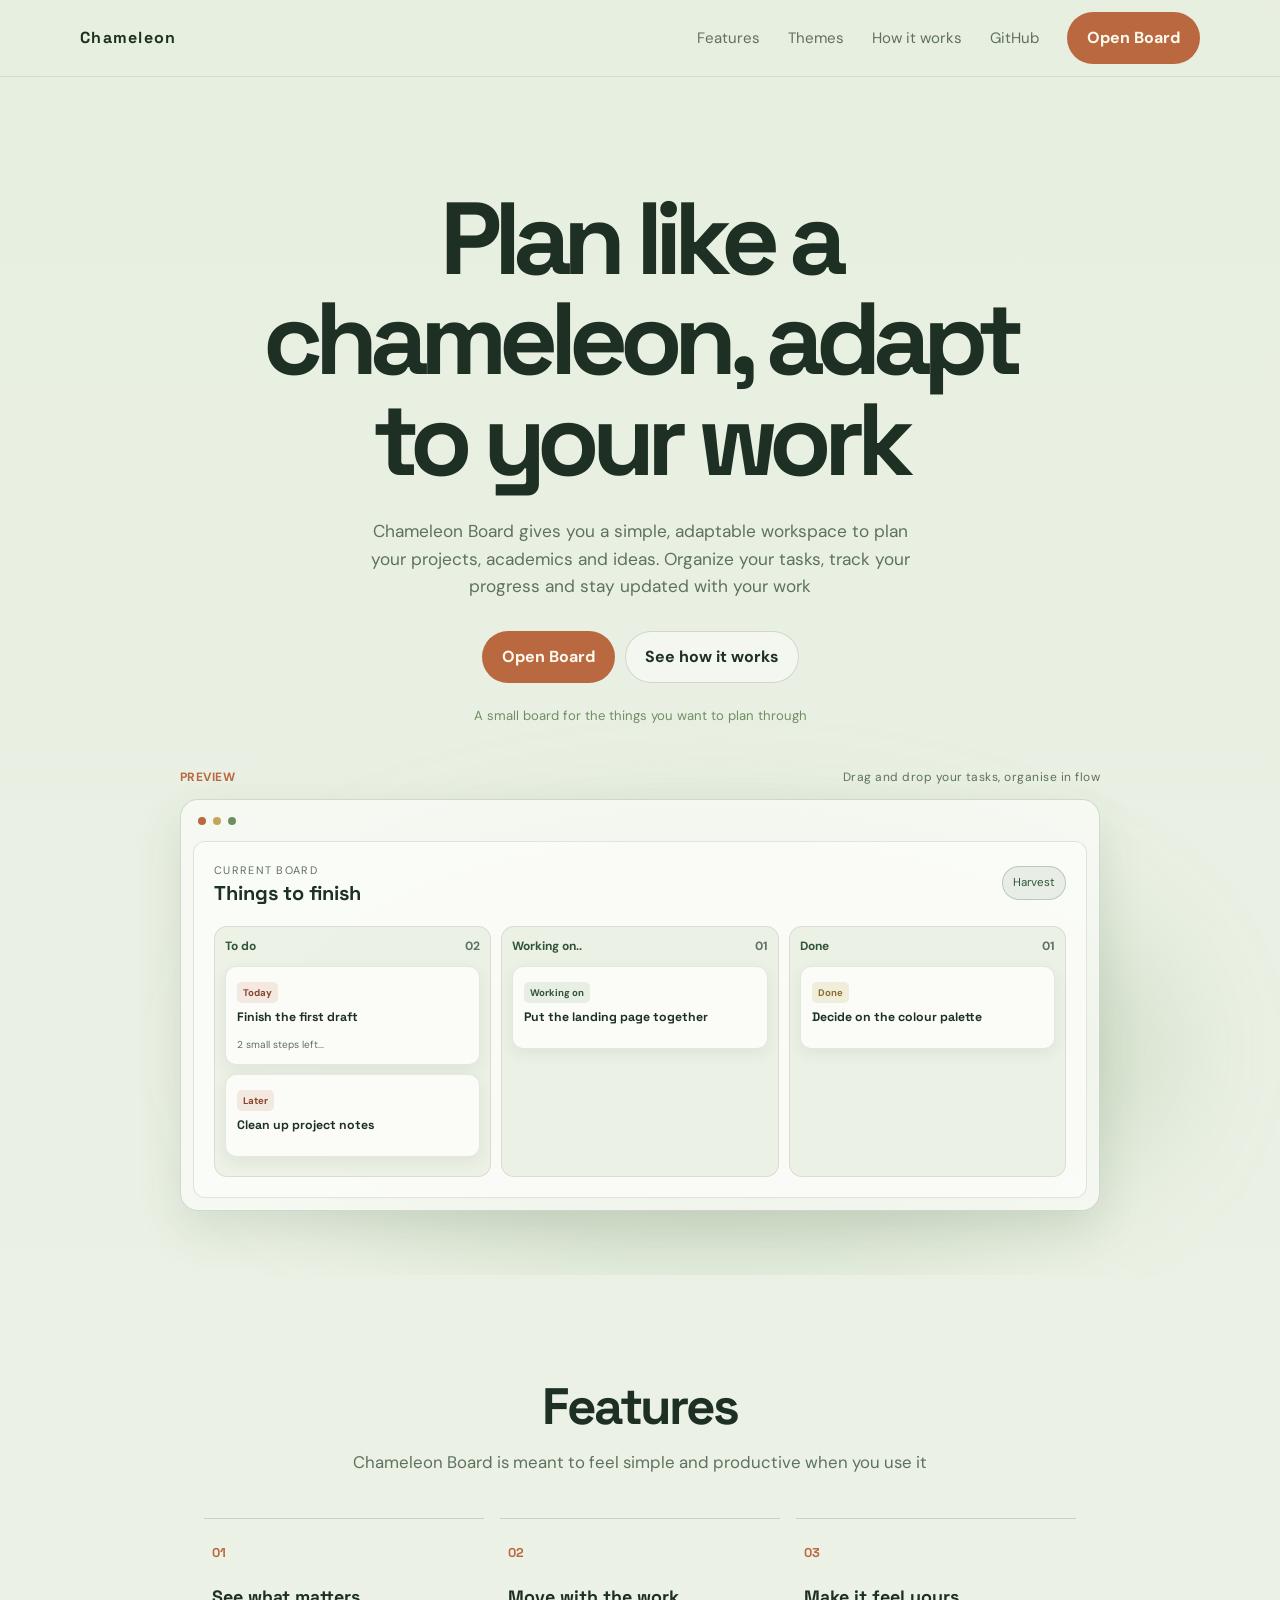
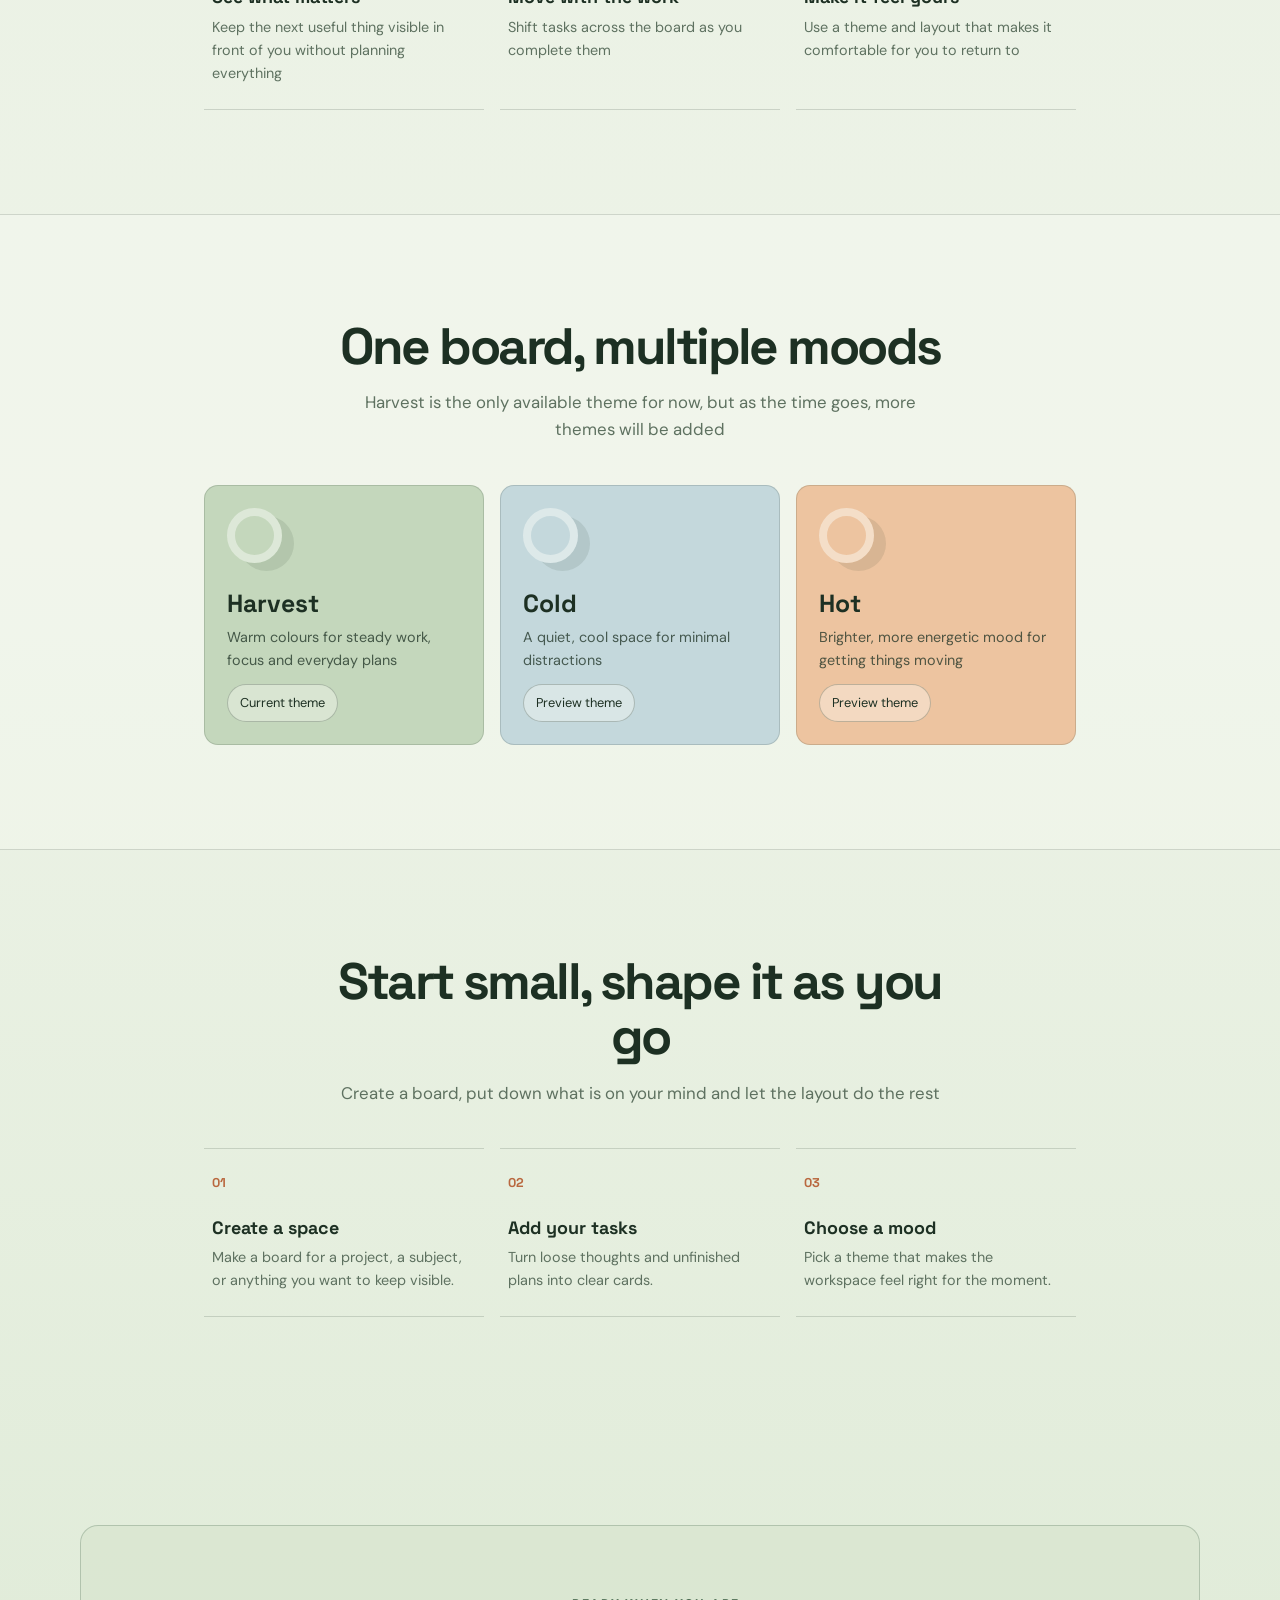
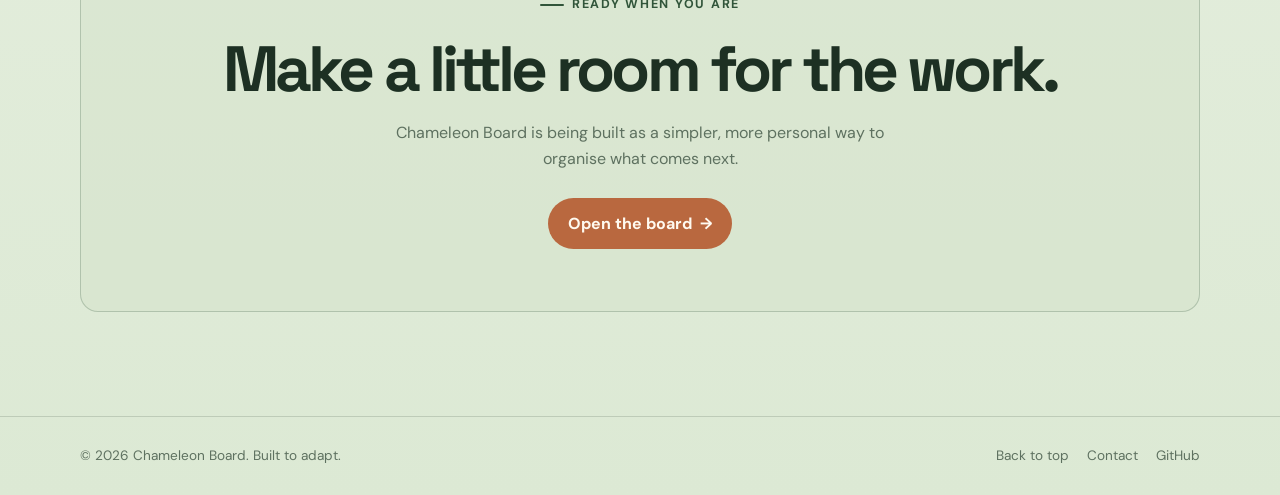
==== my/harvest/index.html @ 28477f78 "Convert submodules to regular folders for submission" ====
<!DOCTYPE html>
<html lang="en">
<head>
    <meta charset="UTF-8">
    <meta name="viewport" content="width=device-width, initial-scale=1.0">
    <meta name="description" content="Chameleon Board is a simple, adaptable workspace for projects, study and ideas">
    <title>Chameleon Board</title>

    <link rel="preconnect" href="https://fonts.googleapis.com">
    <link rel="preconnect" href="https://fonts.gstatic.com" crossorigin>
    <link href="https://fonts.googleapis.com/css2?family=DM+Sans:wght@400;500;600;700&family=Space+Grotesk:wght@500;600;700&display=swap" rel="stylesheet">
    <link rel="stylesheet" href="./css/style.css">
</head>
<body>
    <div class="scroll-progress" aria-hidden="true"></div>

    <header class="site-header">
        <div class="container-nav" id="nav">
            <a class="brand" href="#top" aria-label="Chameleon board home">Chameleon</a>

            <nav class="nav-links" aria-label="Main navigation">
                <a href="#features">Features</a>
                <a href="#themes">Themes</a>
                <a href="#how-it-works">How it works</a>
                <a href="https://github.com/JazilJafar/chameleon-board" target="_blank" rel="noreferrer">GitHub</a>
            </nav>

            <a class="button button-primary desktop-cta" href="board.html">Open Board</a>
            <button class="menu-button" id="menuButton" type="button" aria-label="Open menu" aria-expanded="false">Menu</button>
        </div>
    </header>

    <main id="top">
        <section class="hero">
            <div class="container hero-grid">
                <div class="hero-content">
                    <h1>
                        Plan like a chameleon, adapt to your work
                    </h1>

                    <p class="hero-copy">
                        Chameleon Board gives you a simple, adaptable workspace
                        to plan your projects, academics and ideas. Organize your tasks,
                        track your progress and stay updated with your work
                    </p>

                    <div class="hero-actions">
                        <a class="button button-primary" href="board.html">Open Board</a>
                        <a class="button button-secondary" href="#features">See how it works</a>
                    </div>

                    <p class="hero-note">A small board for the things you want to plan through</p>
                </div>

                <div class="preview-wrap reveal">
                    <div class="preview-heading">
                        <span>Preview</span>
                        <span>Drag and drop your tasks, organise in flow</span>
                    </div>

                    <div class="board-preview" aria-label="Preview of the Chameleon Kanban Board">
                        <div class="window-bar"><span></span><span></span><span></span></div>

                        <div class="board-shell">
                            <div class="board-topbar">
                                <div>
                                    <p class="small-label">Current board</p>
                                    <h3>Things to finish</h3>
                                </div>
                                <span class="theme-pill">Harvest</span>
                            </div>

                            <div class="kanban-preview">
                                <section class="kanban-column">
                                    <div class="column-title"><span>To do</span><span>02</span></div>
                                    <article class="task-card preview-card"><span class="task-tag">Today</span><h4>Finish the first draft</h4><div class="card-meta"><span>2 small steps left...</span></div></article>
                                    <article class="task-card preview-card"><span class="task-tag">Later</span><h4>Clean up project notes</h4></article>
                                </section>

                                <section class="kanban-column">
                                    <div class="column-title"><span>Working on..</span><span>01</span></div>
                                    <article class="task-card preview-card accent-teal"><span class="task-tag">Working on</span><h4>Put the landing page together</h4></article>
                                </section>

                                <section class="kanban-column">
                                    <div class="column-title"><span>Done</span><span>01</span></div>
                                    <article class="task-card preview-card accent-green"><span class="task-tag">Done</span><h4>Decide on the colour palette</h4></article>
                                </section>
                            </div>
                        </div>
                    </div>
                </div>
            </div>
        </section>

        <section class="section" id="features">
            <div class="container">
                <div class="section-heading reveal">
                    <h2>Features</h2>
                    <p>Chameleon Board is meant to feel simple and productive when you use it</p>
                </div>

                <div class="features">
                    <article class="feature-card reveal reveal-delay-1"><span class="feature-number">01</span><h3>See what matters</h3><p>Keep the next useful thing visible in front of you without planning everything</p></article>
                    <article class="feature-card reveal reveal-delay-2"><span class="feature-number">02</span><h3>Move with the work</h3><p>Shift tasks across the board as you complete them</p></article>
                    <article class="feature-card reveal reveal-delay-3"><span class="feature-number">03</span><h3>Make it feel yours</h3><p>Use a theme and layout that makes it comfortable for you to return to</p></article>
                </div>
            </div>
        </section>

        <section class="section theme-section" id="themes">
            <div class="container">
                <div class="section-heading reveal">
                    <h2>One board, multiple moods</h2>
                    <p>Harvest is the only available theme for now, but as the time goes, more themes will be added</p>
                </div>

                <div class="theme-grid">
                    <article class="theme-card theme-harvest reveal reveal-delay-1"><div><div class="theme-swatch"></div><h3>Harvest</h3><p>Warm colours for steady work, focus and everyday plans</p></div><button type="button" data-theme-choice="harvest">Current theme</button></article>
                    <article class="theme-card theme-cold reveal reveal-delay-2"><div><div class="theme-swatch"></div><h3>Cold</h3><p>A quiet, cool space for minimal distractions</p></div><button type="button" data-theme-choice="cold">Preview theme</button></article>
                    <article class="theme-card theme-hot reveal reveal-delay-3"><div><div class="theme-swatch"></div><h3>Hot</h3><p>Brighter, more energetic mood for getting things moving</p></div><button type="button" data-theme-choice="hot">Preview theme</button></article>
                </div>
            </div>
        </section>

        <section class="section" id="how-it-works">
            <div class="section-heading reveal">
                <h2>Start small, shape it as you go</h2>
                <p>Create a board, put down what is on your mind and let the layout do the rest</p>
            </div>

            <div class="steps">
                    <article class="step-card reveal reveal-delay-1"><span>01</span><h3>Create a space</h3><p>Make a board for a project, a subject, or anything you want to keep visible.</p></article>
                    <article class="step-card reveal reveal-delay-2"><span>02</span><h3>Add your tasks</h3><p>Turn loose thoughts and unfinished plans into clear cards.</p></article>
                    <article class="step-card reveal reveal-delay-3"><span>03</span><h3>Choose a mood</h3><p>Pick a theme that makes the workspace feel right for the moment.</p></article>
                </div>
            </div>
        </section>

        <section class="cta-section" id="try">
            <div class="container">
                <div class="cta-box reveal">
                    <p class="eyebrow">Ready when you are</p>
                    <h2>Make a little room for the work.</h2>
                    <p>Chameleon Board is being built as a simpler, more personal way to organise what comes next.</p>
                    <a class="button button-primary" href="board.html">Open the board <span aria-hidden="true">→</span></a>
                </div>
            </div>
        </section>
    </main>

    <footer>
        <div class="container footer-row">
            <p>© 2026 Chameleon Board. Built to adapt.</p>
            <div class="footer-links"><a href="#top">Back to top</a><a href="mailto:jazilhani@gmail.com">Contact</a><a href="https://github.com/JazilJafar/chameleon-board" target="_blank" rel="noreferrer">GitHub</a></div>
        </div>
    </footer>

    <script src="./js/harvest-art.js"></script>
    <script src="./js/script.js"></script>
</body>
</html>
---- my/harvest/css/style.css ----
:root {
  --bg: #e7efe1;
  --bg-soft: #d4e2ca;
  --panel: rgba(250, 252, 246, 0.82);
  --panel-solid: #fbfcf8;
  --text: #1d3023;
  --muted: #5e7160;
  --line: rgba(29, 48, 35, 0.16);
  --green: #6f8f62;
  --green-dark: #31553a;
  --green-soft: #b9ceb0;
  --accent: #b9683f;
  --accent-dark: #88452f;
  --wheat: #c4a55b;
  --shadow: 0 18px 45px rgba(39, 70, 43, 0.12);
  --radius: 14px;
}

* {
  box-sizing: border-box;
  margin: 0;
  padding: 0;
}

html {
  scroll-behavior: smooth;
}

body {
  min-width: 320px;
  color: var(--text);
  background: linear-gradient(
    180deg,
    #e7efe1 0%,
    #edf3e7 58%,
    #dce9d4 100%
  );
  font-family: "DM Sans", sans-serif;
  line-height: 1.6;
}

a {
  color: inherit;
  text-decoration: none;
}

button {
  border: 0;
  cursor: pointer;
  color: inherit;
  font: inherit;
}

.container {
  width: min(1120px, calc(100% - 40px));
  margin: 0 auto;
}

/* Header */

.scroll-progress {
  position: fixed;
  z-index: 50;
  top: 0;
  left: 0;
  width: 0;
  height: 3px;
  background: var(--accent);
}

.site-header {
  position: sticky;
  top: 0;
  z-index: 20;
  border-bottom: 1px solid rgba(29, 48, 35, 0.1);
  background: rgba(231, 239, 225, 0.78);
  backdrop-filter: blur(18px);
}

.site-header.scrolled {
  background: rgba(231, 239, 225, 0.95);
}

.container-nav {
  position: relative;
  display: flex;
  width: min(1120px, calc(100% - 40px));
  min-height: 76px;
  margin: 0 auto;
  align-items: center;
  justify-content: space-between;
  gap: 28px;
}

.brand {
  display: inline-flex;
  flex: 0 0 auto;
  align-items: center;
  color: var(--text);
  font-family: "Space Grotesk", sans-serif;
  font-size: 1rem;
  font-weight: 700;
  letter-spacing: 0.08em;
  white-space: nowrap;
}

.nav-links {
  display: flex;
  align-items: center;
  justify-content: center;
  gap: 28px;
  margin-left: auto;
  color: var(--muted);
  font-size: 0.94rem;
}

.nav-links a {
  position: relative;
  padding: 8px 0;
  white-space: nowrap;
  transition: color 0.2s ease;
}

.nav-links a:hover,
.nav-links a.active {
  color: var(--text);
}

.nav-links a::after {
  position: absolute;
  right: 0;
  bottom: 0;
  left: 0;
  height: 2px;
  border-radius: 4px;
  background: var(--accent);
  content: "";
  transform: scaleX(0);
  transition: transform 0.2s ease;
}

.nav-links a:hover::after,
.nav-links a.active::after {
  transform: scaleX(1);
}

.desktop-cta {
  flex: 0 0 auto;
  white-space: nowrap;
}

.menu-button {
  display: none;
  margin-left: auto;
  padding: 8px;
  background: transparent;
  color: var(--text);
  font-size: 1.35rem;
}

/* Buttons */

.button {
  display: inline-flex;
  align-items: center;
  justify-content: center;
  gap: 8px;
  border: 1px solid transparent;
  border-radius: 999px;
  padding: 12px 19px;
  font-weight: 700;
  transition:
    transform 0.2s ease,
    background 0.2s ease,
    border-color 0.2s ease;
}

.button:hover {
  transform: translateY(-2px);
}

.button-primary {
  color: #fffaf0;
  background: var(--accent);
}

.button-primary:hover {
  background: var(--accent-dark);
}

.button-secondary {
  border-color: var(--line);
  color: var(--text);
  background: rgba(251, 252, 248, 0.6);
}

.button-secondary:hover {
  border-color: var(--green-dark);
  background: var(--panel-solid);
}

/* Typography */

h1,
h2,
h3,
h4 {
  font-family: "Space Grotesk", sans-serif;
  line-height: 1.08;
}

.eyebrow {
  display: inline-flex;
  align-items: center;
  justify-content: center;
  gap: 8px;
  margin-bottom: 20px;
  color: var(--green-dark);
  font-size: 0.78rem;
  font-weight: 700;
  letter-spacing: 0.14em;
  text-transform: uppercase;
}

.eyebrow::before {
  width: 24px;
  height: 2px;
  border-radius: 4px;
  background: currentColor;
  content: "";
}

/* Hero */

.hero {
  position: relative;
  overflow: hidden;
  padding: 112px 0 64px;
}

.hero-grid {
  display: flex;
  flex-direction: column;
  align-items: center;
  gap: 42px;
  text-align: center;
}

.hero-content {
  width: 100%;
  max-width: 850px;
  margin: 0 auto;
}

.hero-content h1 {
  max-width: 850px;
  margin: 0 auto;
  font-size: clamp(3.2rem, 8vw, 6.4rem);
  letter-spacing: -0.08em;
  line-height: 0.98;
}

.hero-content h1 span {
  color: var(--green-dark);
}

.hero-copy {
  max-width: 570px;
  margin: 28px auto 30px;
  color: var(--muted);
  font-size: 1.08rem;
}

.hero-actions {
  display: flex;
  justify-content: center;
  gap: 10px;
}

.hero-note {
  margin-top: 22px;
  color: var(--green);
  font-size: 0.82rem;
}

/* Board preview */

.preview-wrap {
  width: min(100%, 920px);
  margin: 0 auto;
}

.preview-heading {
  display: flex;
  align-items: center;
  justify-content: space-between;
  margin-bottom: 12px;
  color: var(--muted);
  font-size: 0.75rem;
  letter-spacing: 0.04em;
}

.preview-heading span:first-child {
  color: var(--accent);
  font-weight: 700;
  text-transform: uppercase;
}

.board-preview {
  position: relative;
  width: 100%;
  margin: 0 auto;
  border: 1px solid rgba(29, 48, 35, 0.16);
  border-radius: 18px;
  padding: 12px;
  background: rgba(251, 252, 248, 0.72);
  box-shadow: var(--shadow);
  text-align: left;
}

.board-preview::before {
  position: absolute;
  z-index: -1;
  inset: 10% -8% -12% 8%;
  border-radius: 50%;
  background: rgba(111, 143, 98, 0.2);
  filter: blur(60px);
  content: "";
}

.window-bar {
  display: flex;
  gap: 7px;
  padding: 5px 5px 16px;
}

.window-bar span {
  width: 8px;
  height: 8px;
  border-radius: 50%;
  background: var(--accent);
}

.window-bar span:nth-child(2) {
  background: var(--wheat);
}

.window-bar span:nth-child(3) {
  background: var(--green);
}

.board-shell {
  border: 1px solid rgba(29, 48, 35, 0.12);
  border-radius: 12px;
  padding: 20px;
  background: rgba(251, 252, 248, 0.9);
}

.board-topbar {
  display: flex;
  align-items: center;
  justify-content: space-between;
  gap: 15px;
  margin-bottom: 21px;
}

.small-label {
  color: var(--muted);
  font-size: 0.68rem;
  letter-spacing: 0.12em;
  text-transform: uppercase;
}

.board-topbar h3 {
  margin-top: 4px;
  color: var(--text);
  font-size: 1.25rem;
}

.theme-pill {
  border: 1px solid rgba(49, 85, 58, 0.25);
  border-radius: 999px;
  padding: 7px 10px;
  color: var(--green-dark);
  background: rgba(111, 143, 98, 0.12);
  font-size: 0.72rem;
  white-space: nowrap;
}

.kanban-preview {
  display: grid;
  grid-template-columns: repeat(3, 1fr);
  gap: 10px;
}

.kanban-column {
  min-height: 230px;
  border: 1px solid rgba(29, 48, 35, 0.1);
  border-radius: 13px;
  padding: 10px;
  background: rgba(212, 226, 202, 0.38);
}

.column-title {
  display: flex;
  justify-content: space-between;
  margin-bottom: 10px;
  color: var(--green-dark);
  font-size: 0.75rem;
  font-weight: 700;
}

.column-title span:last-child,
.card-meta {
  color: var(--muted);
}

.task-card {
  margin-bottom: 9px;
  border: 1px solid rgba(29, 48, 35, 0.1);
  border-radius: 11px;
  padding: 11px;
  background: var(--panel-solid);
  box-shadow: 0 5px 15px rgba(39, 70, 43, 0.07);
}

.task-card h4 {
  margin: 7px 0 13px;
  color: var(--text);
  font-size: 0.77rem;
}

.task-tag {
  display: inline-block;
  border-radius: 5px;
  padding: 3px 6px;
  color: var(--accent-dark);
  background: rgba(185, 104, 63, 0.13);
  font-size: 0.6rem;
  font-weight: 700;
}

.accent-teal .task-tag {
  color: var(--green-dark);
  background: rgba(111, 143, 98, 0.13);
}

.accent-green .task-tag {
  color: #8b6e2d;
  background: rgba(196, 165, 91, 0.18);
}

.card-meta {
  display: flex;
  justify-content: space-between;
  font-size: 0.63rem;
}

/* Sections */

.section {
  padding: 104px 0;
}

.section-heading {
  max-width: 610px;
  margin: 0 auto 42px;
  text-align: center;
}

.section-heading h2 {
  font-size: clamp(2.1rem, 4vw, 3.35rem);
  letter-spacing: -0.05em;
}

.section-heading p:last-child {
  margin-top: 15px;
  color: var(--muted);
  font-size: 1.05rem;
}

.features,
.steps,
.theme-grid {
  display: grid;
  grid-template-columns: repeat(3, minmax(0, 280px));
  justify-content: center;
  gap: 16px;
}

.feature-card,
.step-card {
  border-top: 1px solid var(--line);
  border-bottom: 1px solid var(--line);
  padding: 24px 8px;
  background: transparent;
  transition:
    border-color 0.2s ease,
    transform 0.2s ease;
}

.feature-card:hover,
.step-card:hover {
  border-color: var(--accent);
  transform: translateY(-4px);
}

.feature-number,
.step-card > span {
  display: block;
  margin-bottom: 24px;
  color: var(--accent);
  font-family: "Space Grotesk", sans-serif;
  font-size: 0.8rem;
  font-weight: 700;
}

.feature-card h3,
.step-card h3 {
  margin-bottom: 9px;
  font-size: 1.12rem;
}

.feature-card p,
.step-card p {
  color: var(--muted);
  font-size: 0.9rem;
}

/* Themes */

.theme-section {
  border-top: 1px solid var(--line);
  border-bottom: 1px solid var(--line);
  background: rgba(251, 252, 248, 0.25);
}

.theme-card {
  min-height: 260px;
  display: flex;
  flex-direction: column;
  justify-content: space-between;
  overflow: hidden;
  border: 1px solid var(--line);
  border-radius: var(--radius);
  padding: 22px;
  transition:
    transform 0.25s ease,
    border-color 0.25s ease;
}

.theme-card:hover {
  border-color: var(--accent);
  transform: translateY(-4px);
}

.theme-card h3 {
  font-size: 1.55rem;
}

.theme-card p {
  max-width: 230px;
  margin-top: 8px;
  color: rgba(29, 48, 35, 0.76);
  font-size: 0.9rem;
}

.theme-card button {
  align-self: flex-start;
  border: 1px solid rgba(29, 48, 35, 0.25);
  border-radius: 999px;
  padding: 8px 12px;
  background: rgba(251, 252, 248, 0.38);
  color: var(--text);
  font-size: 0.8rem;
}

.theme-card button:hover {
  border-color: var(--text);
}

.theme-harvest {
  background: #c4d7bc;
}

.theme-cold {
  background: #c4d8dc;
}

.theme-hot {
  background: #edc4a0;
}

.theme-swatch {
  width: 55px;
  height: 55px;
  margin-bottom: 28px;
  border: 8px solid rgba(251, 252, 248, 0.45);
  border-radius: 50%;
  box-shadow: 12px 8px 0 rgba(29, 48, 35, 0.1);
}

/* CTA and footer */

.cta-section {
  padding: 104px 0;
}

.cta-box {
  border: 1px solid rgba(49, 85, 58, 0.24);
  border-radius: 18px;
  padding: 62px 40px;
  text-align: center;
  background: rgba(212, 226, 202, 0.5);
}

.cta-box h2 {
  font-size: clamp(2.1rem, 5vw, 4rem);
  letter-spacing: -0.06em;
}

.cta-box p:not(.eyebrow) {
  max-width: 540px;
  margin: 16px auto 26px;
  color: var(--muted);
}

footer {
  border-top: 1px solid var(--line);
  padding: 28px 0;
  color: var(--muted);
  font-size: 0.85rem;
}

.footer-row {
  display: flex;
  align-items: center;
  justify-content: space-between;
  gap: 20px;
}

.footer-links {
  display: flex;
  gap: 18px;
}

.footer-links a:hover {
  color: var(--text);
}

/* Scroll reveal */

.reveal {
  opacity: 0;
  transform: translateY(24px);
  transition:
    opacity 0.7s ease,
    transform 0.7s ease;
}

.reveal.is-visible {
  opacity: 1;
  transform: translateY(0);
}

.reveal-delay-1 {
  transition-delay: 0.1s;
}

.reveal-delay-2 {
  transition-delay: 0.2s;
}

.reveal-delay-3 {
  transition-delay: 0.3s;
}

/* Responsive */

@media (max-width: 900px) {
  .features,
  .steps,
  .theme-grid {
    grid-template-columns: repeat(2, minmax(0, 280px));
  }
}

@media (max-width: 650px) {
  .container,
  .container-nav {
    width: min(100% - 28px, 1120px);
  }

  .container-nav {
    min-height: 68px;
  }

  .nav-links,
  .desktop-cta {
    display: none;
  }

  .menu-button {
    display: block;
  }

  .container-nav.open .nav-links {
    position: absolute;
    top: 68px;
    right: 0;
    left: 0;
    display: flex;
    flex-direction: column;
    align-items: stretch;
    gap: 0;
    border: 1px solid var(--line);
    border-radius: 16px;
    padding: 8px 18px;
    background: #e7efe1;
    box-shadow: var(--shadow);
  }

  .container-nav.open .nav-links a {
    padding: 13px 0;
    border-bottom: 1px solid var(--line);
  }

  .container-nav.open .nav-links a:last-child {
    border-bottom: 0;
  }

  .hero {
    padding: 76px 0 48px;
  }

  .hero-content h1 {
    font-size: clamp(2.9rem, 15vw, 4.5rem);
  }

  .hero-actions {
    flex-direction: column;
    align-items: stretch;
  }

  .hero-actions .button {
    width: 100%;
  }

  .preview-heading {
    align-items: flex-start;
    flex-direction: column;
    gap: 4px;
  }

  .kanban-preview {
    grid-template-columns: 1fr;
  }

  .board-topbar {
    align-items: flex-start;
    flex-direction: column;
  }

  .features,
  .steps,
  .theme-grid {
    grid-template-columns: minmax(0, 360px);
  }

  .section,
  .cta-section {
    padding: 76px 0;
  }

  .cta-box {
    padding: 46px 22px;
  }

  .footer-row {
    flex-direction: column;
    align-items: flex-start;
  }
}

@media (prefers-reduced-motion: reduce) {
  html {
    scroll-behavior: auto;
  }

  *,
  *::before,
  *::after {
    animation-duration: 0.01ms !important;
    animation-iteration-count: 1 !important;
    transition-duration: 0.01ms !important;
  }

  .reveal,
  .reveal.is-visible {
    opacity: 1;
    transform: none;
  }
}
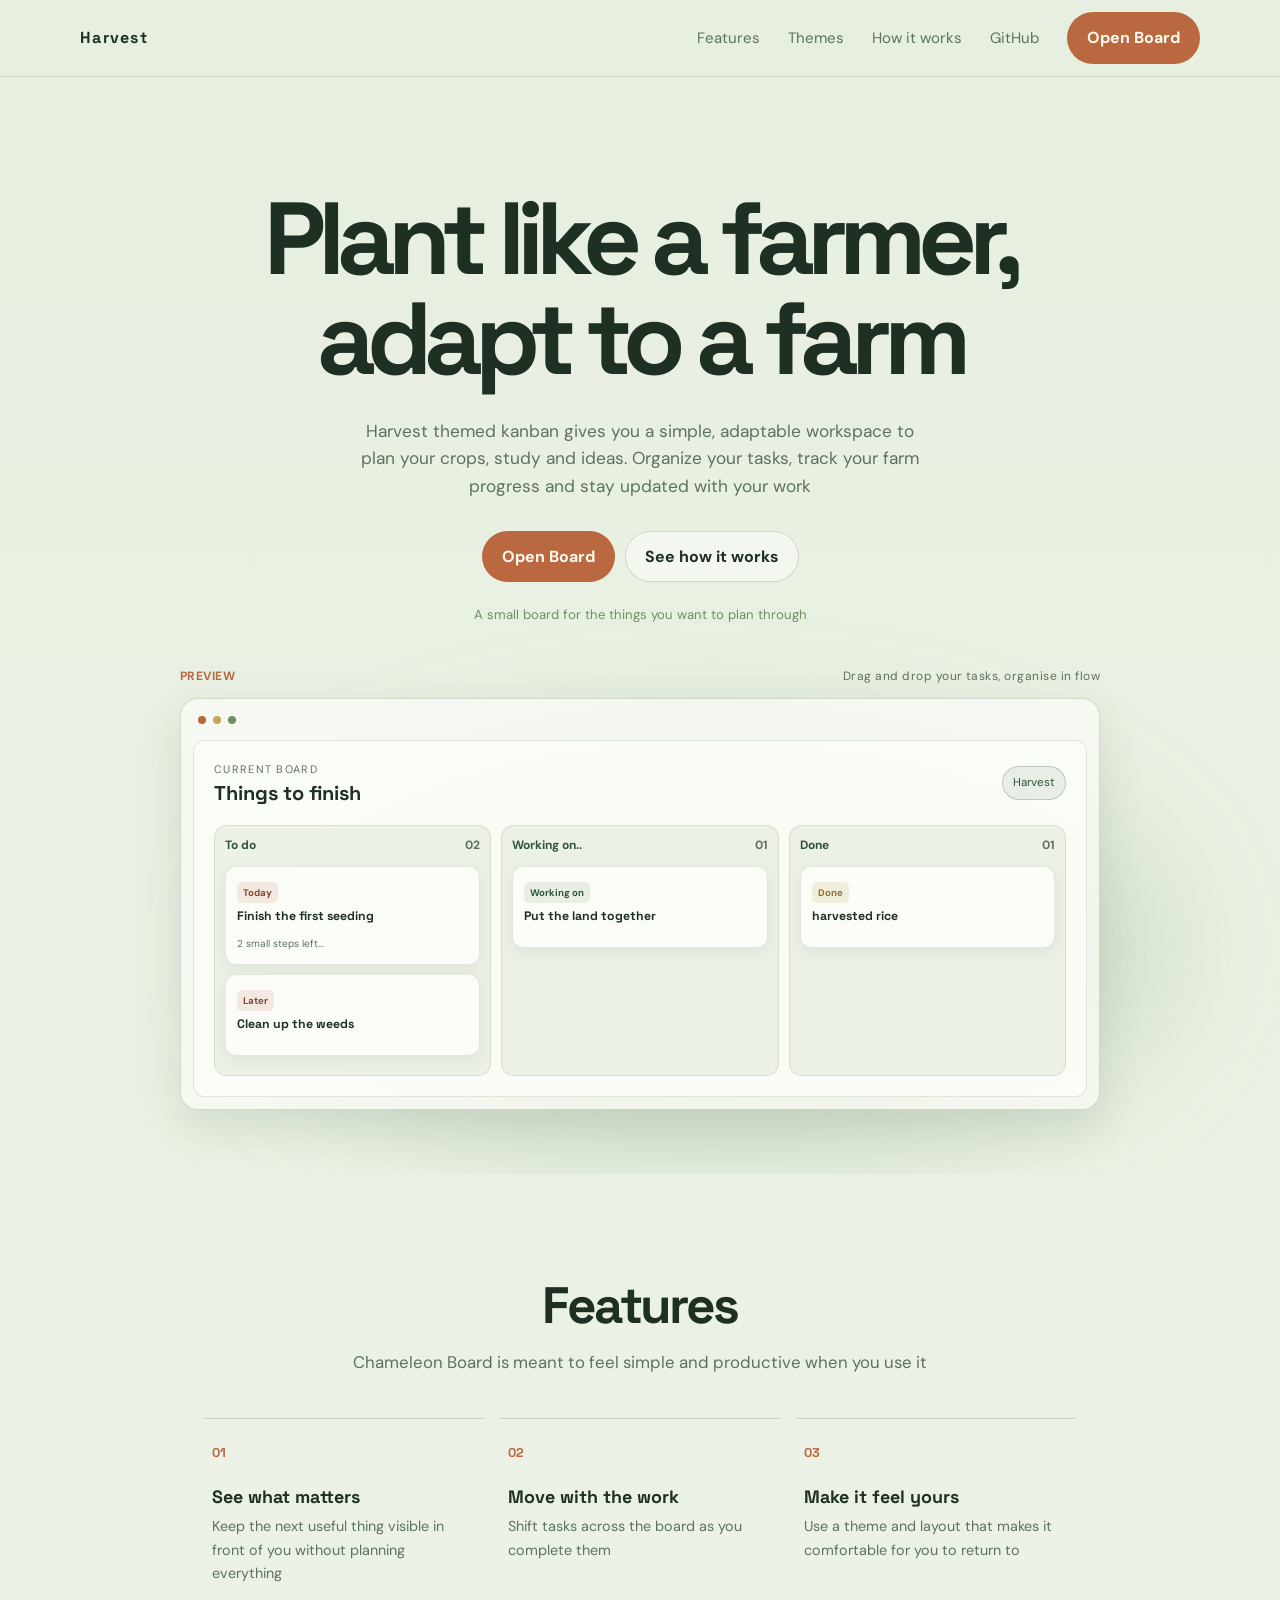
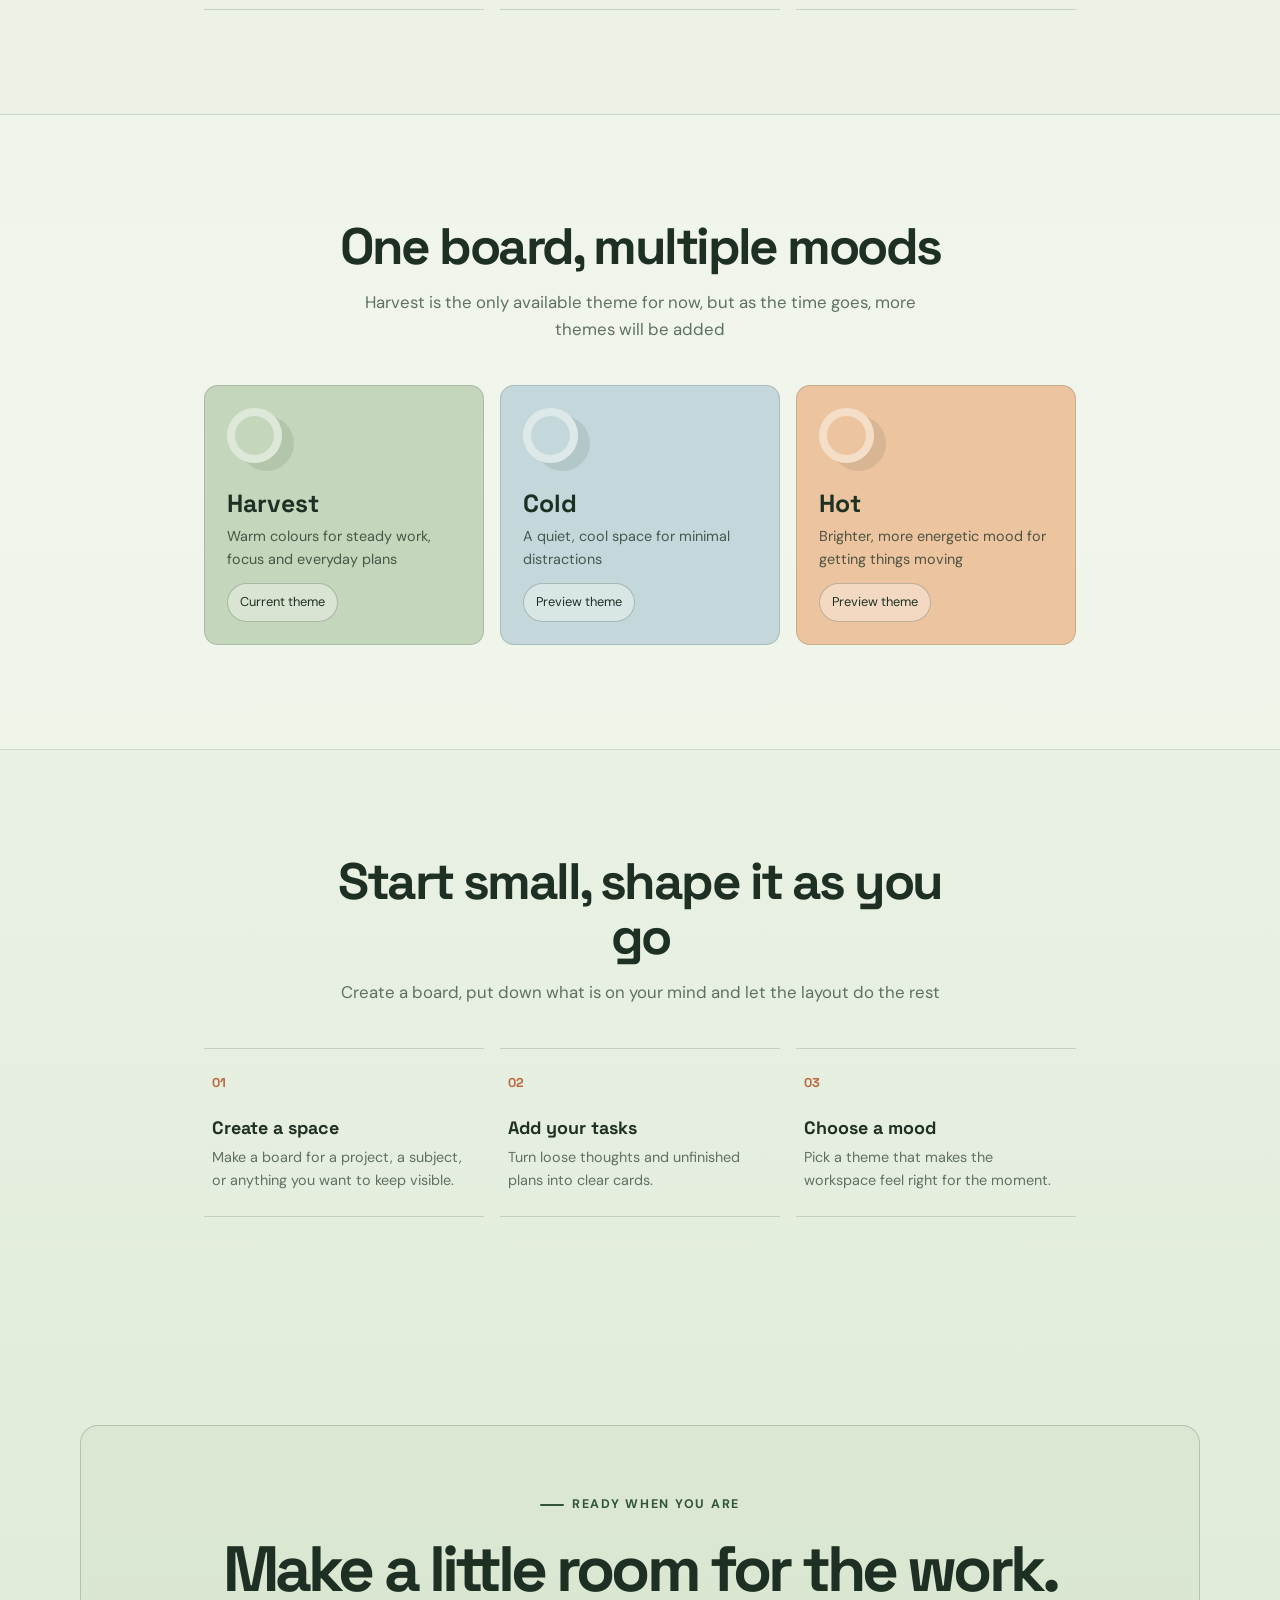
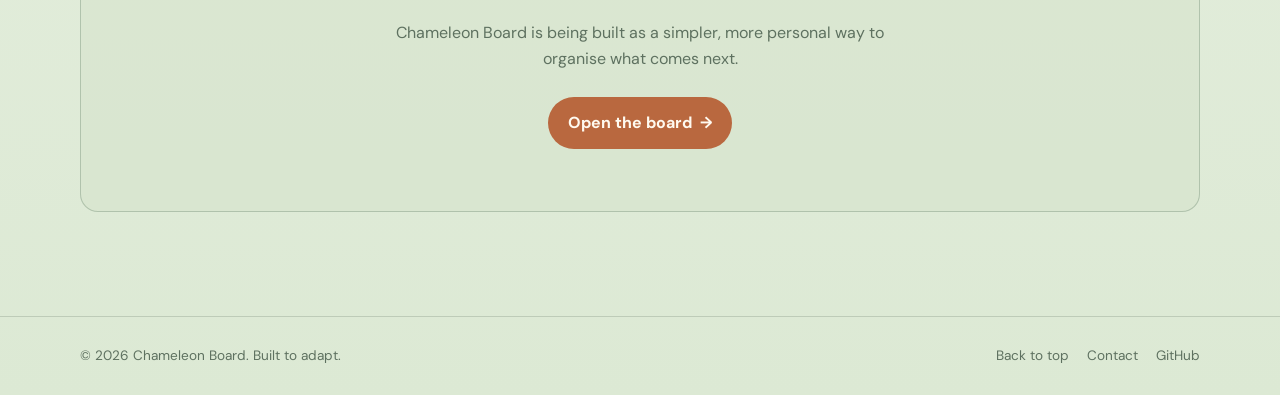
==== commit d43d1981: "enhaced readme" ====
--- a/my/harvest/index.html
+++ b/my/harvest/index.html
@@ -16,7 +16,7 @@
 
     <header class="site-header">
         <div class="container-nav" id="nav">
-            <a class="brand" href="#top" aria-label="Chameleon board home">Chameleon</a>
+            <a class="brand" href="#top" aria-label="Chameleon board home">Harvest</a>
 
             <nav class="nav-links" aria-label="Main navigation">
                 <a href="#features">Features</a>
@@ -35,13 +35,13 @@
             <div class="container hero-grid">
                 <div class="hero-content">
                     <h1>
-                        Plan like a chameleon, adapt to your work
+                        Plant like a farmer, adapt to a farm
                     </h1>
 
                     <p class="hero-copy">
-                        Chameleon Board gives you a simple, adaptable workspace
-                        to plan your projects, academics and ideas. Organize your tasks,
-                        track your progress and stay updated with your work
+                        Harvest themed kanban gives you a simple, adaptable workspace
+                        to plan your crops, study and ideas. Organize your tasks,
+                        track your farm progress and stay updated with your work
                     </p>
 
                     <div class="hero-actions">
@@ -73,18 +73,18 @@
                             <div class="kanban-preview">
                                 <section class="kanban-column">
                                     <div class="column-title"><span>To do</span><span>02</span></div>
-                                    <article class="task-card preview-card"><span class="task-tag">Today</span><h4>Finish the first draft</h4><div class="card-meta"><span>2 small steps left...</span></div></article>
-                                    <article class="task-card preview-card"><span class="task-tag">Later</span><h4>Clean up project notes</h4></article>
+                                    <article class="task-card preview-card"><span class="task-tag">Today</span><h4>Finish the first seeding</h4><div class="card-meta"><span>2 small steps left...</span></div></article>
+                                    <article class="task-card preview-card"><span class="task-tag">Later</span><h4>Clean up the weeds</h4></article>
                                 </section>
 
                                 <section class="kanban-column">
                                     <div class="column-title"><span>Working on..</span><span>01</span></div>
-                                    <article class="task-card preview-card accent-teal"><span class="task-tag">Working on</span><h4>Put the landing page together</h4></article>
+                                    <article class="task-card preview-card accent-teal"><span class="task-tag">Working on</span><h4>Put the land  together</h4></article>
                                 </section>
 
                                 <section class="kanban-column">
                                     <div class="column-title"><span>Done</span><span>01</span></div>
-                                    <article class="task-card preview-card accent-green"><span class="task-tag">Done</span><h4>Decide on the colour palette</h4></article>
+                                    <article class="task-card preview-card accent-green"><span class="task-tag">Done</span><h4>harvested rice</h4></article>
                                 </section>
                             </div>
                         </div>
